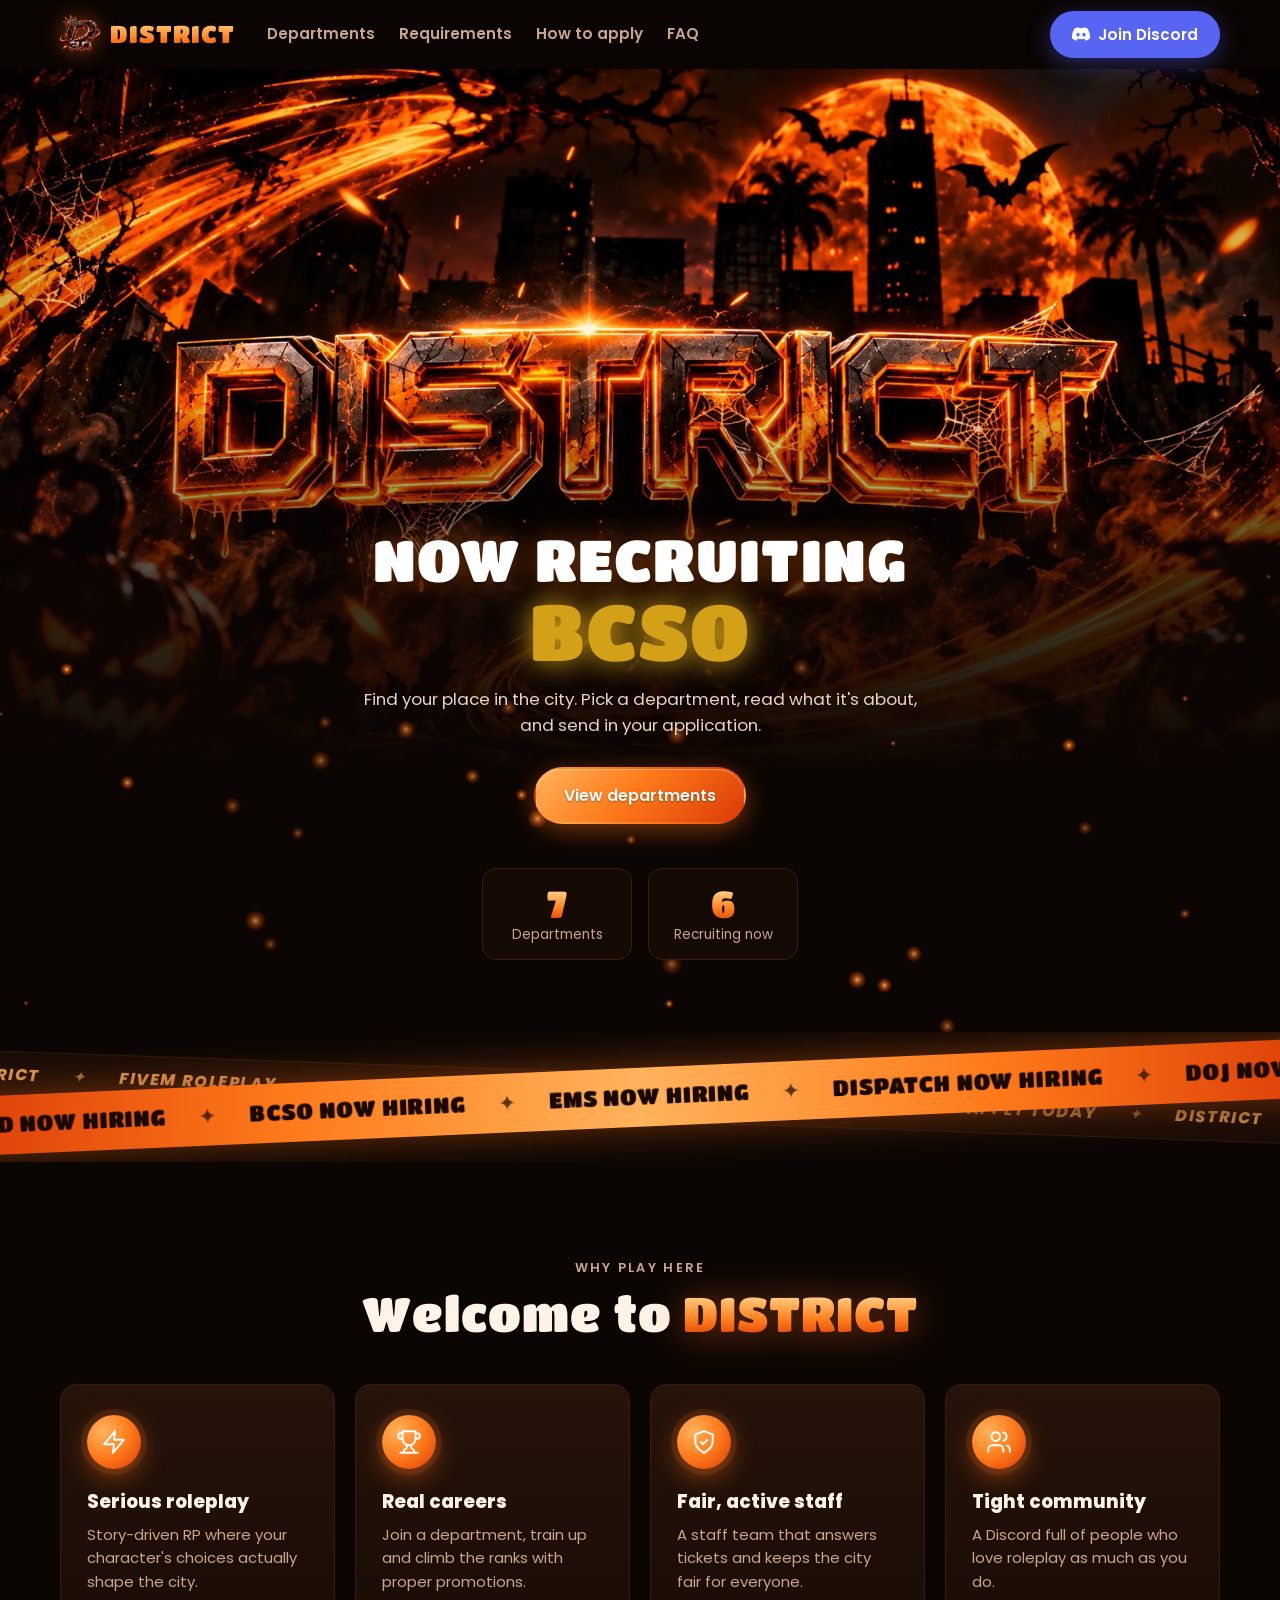
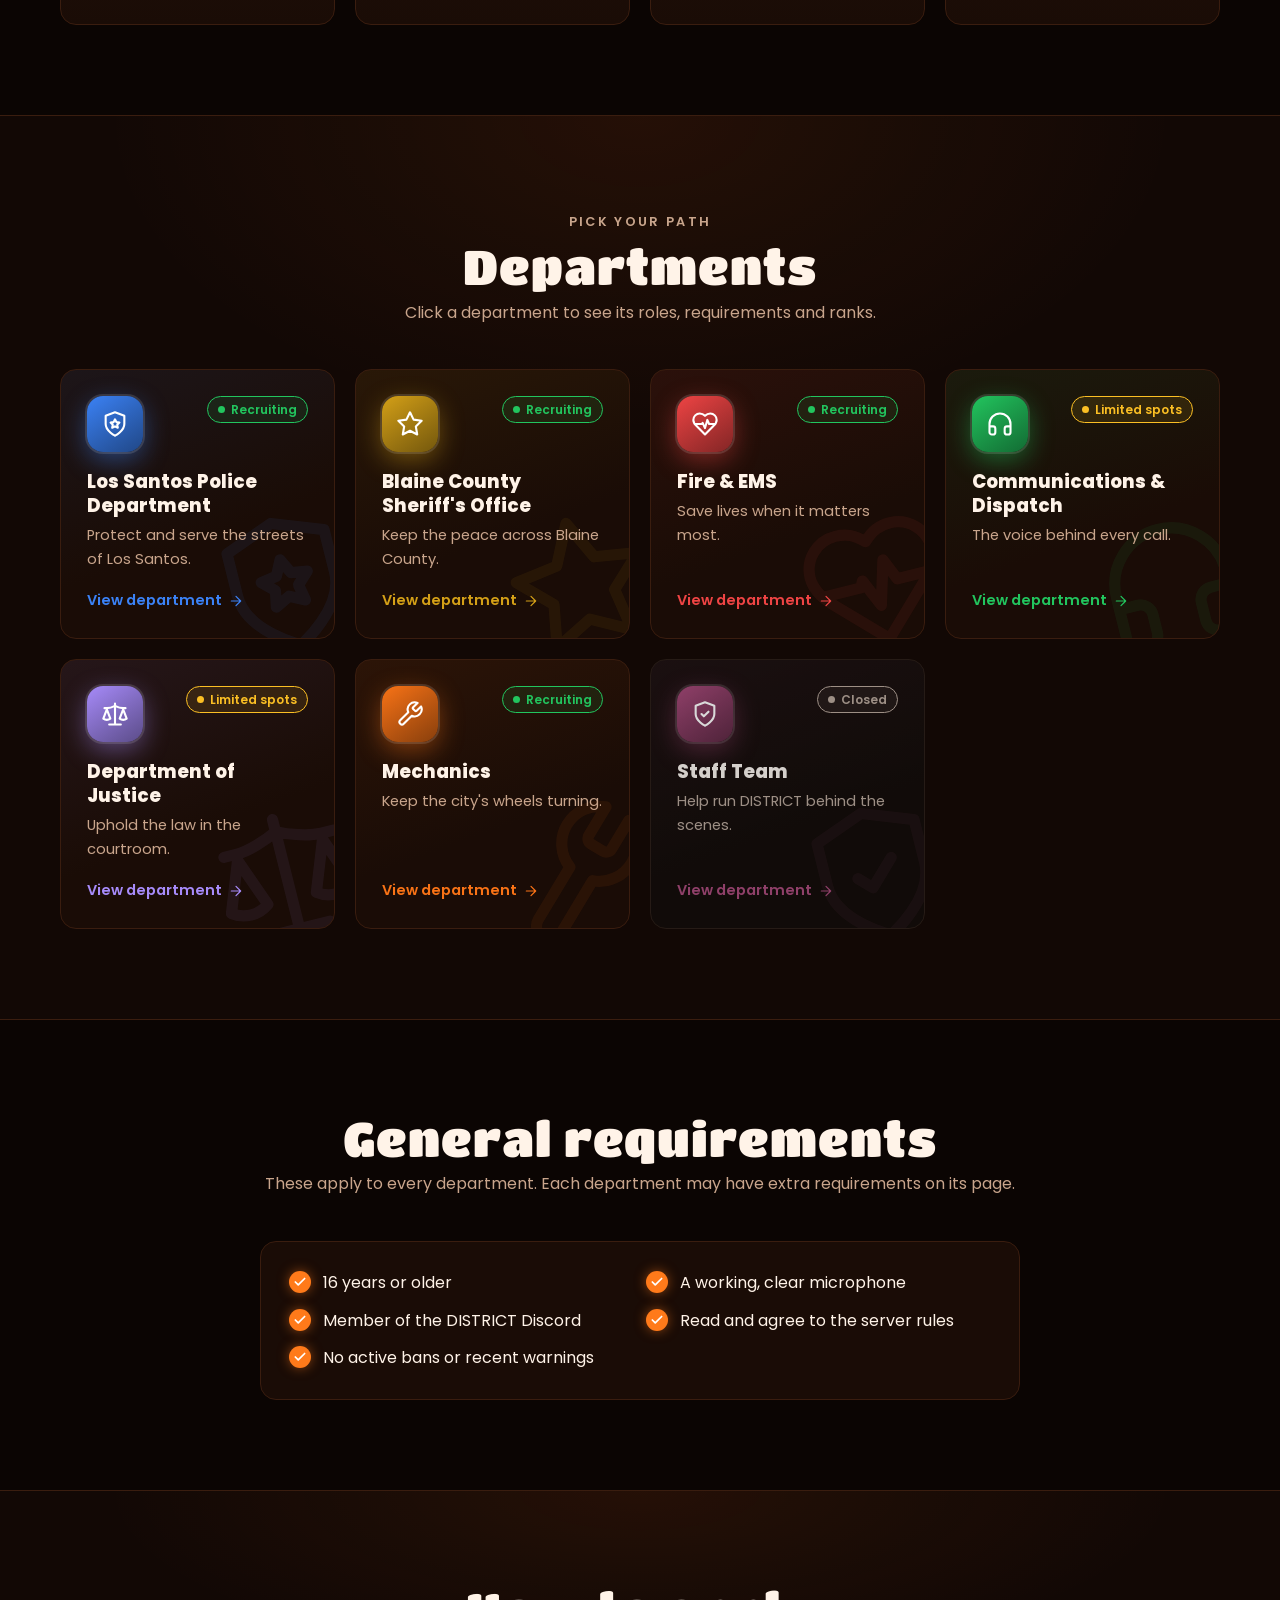
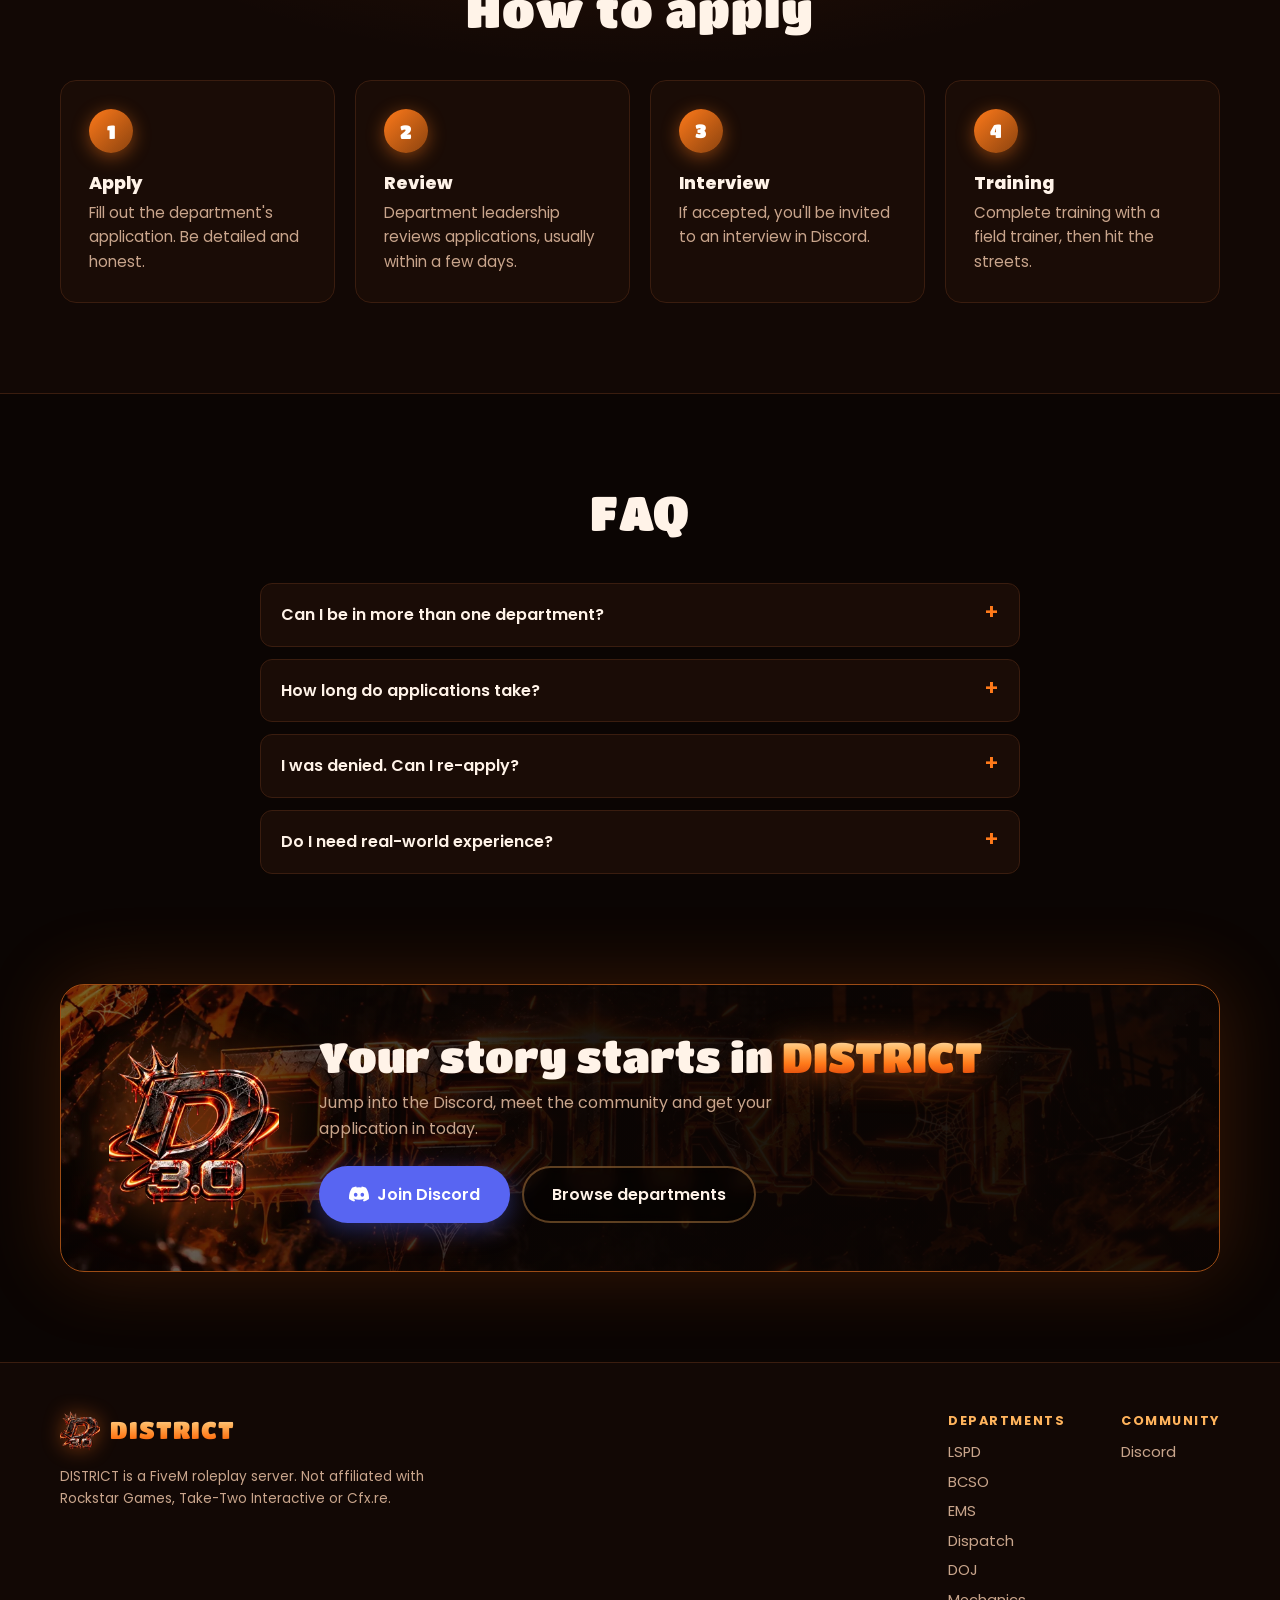
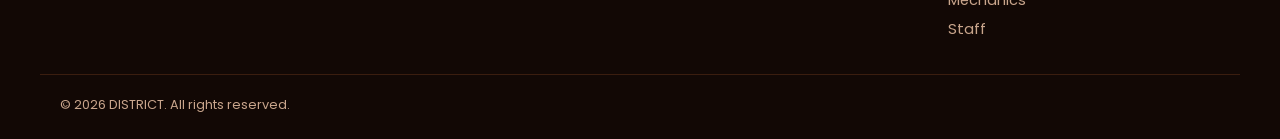
==== index.html @ 52d6d284 "V1" ====
<!DOCTYPE html>
<html lang="en">
<head>
  <meta charset="UTF-8">
  <meta name="viewport" content="width=device-width, initial-scale=1.0">
  <title>DISTRICT Recruitment</title>
  <meta name="description" content="Join the DISTRICT FiveM roleplay server: police, sheriff, EMS, dispatch, DOJ, mechanics and staff are recruiting.">
  <meta name="theme-color" content="#ff7a1a">
  <meta property="og:type" content="website">
  <meta property="og:site_name" content="DISTRICT">
  <meta property="og:title" content="DISTRICT · Now recruiting">
  <meta property="og:description" content="Police, sheriff, EMS, dispatch, DOJ, mechanics and staff are recruiting. Find your place in the city.">
  <meta property="og:image" content="assets/banner.jpg">
  <meta name="twitter:card" content="summary_large_image">
  <link rel="icon" type="image/png" href="assets/favicon.png">
  <link rel="preload" as="image" href="assets/banner.webp">
  <link rel="preconnect" href="https://fonts.googleapis.com">
  <link rel="preconnect" href="https://fonts.gstatic.com" crossorigin>
  <link href="https://fonts.googleapis.com/css2?family=Titan+One&family=Poppins:ital,wght@0,400;0,600;0,800;1,800&display=swap" rel="stylesheet">
  <link rel="stylesheet" href="css/style.css">
</head>
<body>
  <header class="nav" id="siteHeader"></header>

  <main>
    <section class="hero">
      <div class="hero-bg" aria-hidden="true">
        <img class="hero-banner" src="assets/banner.webp" alt="">
        <div class="hero-shade"></div>
      </div>
      <canvas class="hero-embers" id="heroEmbers" aria-hidden="true"></canvas>
      <div class="container hero-inner">
        <p class="hero-live" id="heroLive" hidden></p>
        <h1 class="hero-sub">
          <span class="sr-only">DISTRICT: </span>Now recruiting<span class="rotator-wrap" id="rotatorWrap" hidden> <span class="rotator" id="heroRotator"></span></span>
        </h1>
        <p class="hero-text">Find your place in the city. Pick a department, read what it's about, and send in your application.</p>
        <div class="hero-cta">
          <a href="#departments" class="btn btn-primary btn-lg">View departments</a>
          <a href="#" class="btn btn-ghost btn-lg" id="connectBtn" target="_blank" rel="noopener" hidden>Connect to server</a>
        </div>
        <div class="hero-stats" id="heroStats"></div>
      </div>
    </section>

    <div class="ticker-wrap" aria-hidden="true">
      <div class="ticker ticker-back"><div class="ticker-track" id="tickerBack"></div></div>
      <div class="ticker ticker-front"><div class="ticker-track" id="tickerFront"></div></div>
    </div>

    <section class="section" id="why">
      <div class="container">
        <div class="section-head">
          <p class="eyebrow">Why play here</p>
          <h2>Welcome to <span class="text-fire">DISTRICT</span></h2>
        </div>
        <div class="highlight-grid" id="highlights"></div>
      </div>
    </section>

    <section class="section section-alt" id="departments">
      <div class="container">
        <div class="section-head">
          <p class="eyebrow">Pick your path</p>
          <h2>Departments</h2>
          <p>Click a department to see its roles, requirements and ranks.</p>
        </div>
        <div class="dept-grid" id="deptGrid"></div>
      </div>
    </section>

    <section class="section" id="requirements">
      <div class="container narrow">
        <div class="section-head">
          <h2>General requirements</h2>
          <p>These apply to every department. Each department may have extra requirements on its page.</p>
        </div>
        <ul class="check-list" id="generalReqs"></ul>
      </div>
    </section>

    <section class="section section-alt" id="process">
      <div class="container">
        <div class="section-head">
          <h2>How to apply</h2>
        </div>
        <ol class="steps" id="processSteps"></ol>
      </div>
    </section>

    <section class="section" id="faq">
      <div class="container narrow">
        <div class="section-head">
          <h2>FAQ</h2>
        </div>
        <div class="faq" id="faqList"></div>
      </div>
    </section>

    <section class="section cta-section">
      <div class="container">
        <div class="cta-banner">
          <img class="cta-logo" src="assets/logo.webp" alt="" width="160" height="160">
          <div>
            <h2>Your story starts in <span class="text-fire">DISTRICT</span></h2>
            <p>Jump into the Discord, meet the community and get your application in today.</p>
            <div class="hero-cta hero-cta-left" id="ctaButtons"></div>
          </div>
        </div>
      </div>
    </section>
  </main>

  <footer class="footer" id="siteFooter"></footer>

  <script src="js/config.js"></script>
  <script src="js/common.js"></script>
  <script src="js/home.js"></script>
</body>
</html>
---- css/style.css ----
/* Brand colours: change these to re-theme the whole site (e.g. when the
   Discord banner changes for a new season). */
:root {
  --bg: #0b0503;
  --bg-alt: #120805;
  --surface: #1a0c06;
  --surface-2: #26130a;
  --border: #3a1d0f;
  --text: #fff3e8;
  --muted: #c9a58c;
  --brand: #ff7a1a;
  --brand-light: #ffb35c;
  --brand-deep: #d93a06;
  --glow: rgba(255, 110, 20, 0.45);
  --fire: linear-gradient(180deg, #fff6d6 0%, var(--brand-light) 35%, var(--brand) 65%, var(--brand-deep) 100%);
  --green: #22c55e;
  --amber: #fbbf24;
  --discord: #5865f2;
  --radius: 16px;
  --font-display: "Titan One", system-ui, sans-serif;
  --font-body: "Poppins", system-ui, sans-serif;
  --accent: var(--brand);
}

* { box-sizing: border-box; margin: 0; padding: 0; }
html { scroll-behavior: smooth; scrollbar-color: var(--brand-deep) var(--bg); }
body {
  background: var(--bg);
  color: var(--text);
  font-family: var(--font-body);
  line-height: 1.6;
  overflow-x: hidden;
}
::selection { background: var(--brand); color: #1a0802; }
::-webkit-scrollbar { width: 10px; }
::-webkit-scrollbar-track { background: var(--bg); }
::-webkit-scrollbar-thumb { background: linear-gradient(var(--brand), var(--brand-deep)); border-radius: 10px; border: 2px solid var(--bg); }
a { color: inherit; text-decoration: none; }
[hidden] { display: none !important; }
svg { flex-shrink: 0; }
.sr-only { position: absolute; width: 1px; height: 1px; overflow: hidden; clip: rect(0 0 0 0); white-space: nowrap; }

.container { width: 100%; max-width: 1200px; margin: 0 auto; padding: 0 20px; }
.container.narrow { max-width: 800px; }
.muted { color: var(--muted); }
.small { font-size: 0.85rem; }
.eyebrow {
  color: var(--brand-light);
  font-size: 0.8rem;
  font-weight: 600;
  letter-spacing: 0.18em;
  text-transform: uppercase;
}
.text-fire {
  background: var(--fire);
  -webkit-background-clip: text;
  background-clip: text;
  color: transparent;
  filter: drop-shadow(0 2px 18px var(--glow));
}

/* Buttons */
.btn {
  position: relative;
  overflow: hidden;
  display: inline-flex;
  align-items: center;
  justify-content: center;
  gap: 8px;
  padding: 10px 20px;
  border-radius: 999px;
  font: 600 0.95rem var(--font-body);
  border: 2px solid transparent;
  cursor: pointer;
  transition: transform 0.15s, box-shadow 0.2s, border-color 0.15s, background-color 0.15s;
  white-space: nowrap;
}
.btn svg { width: 18px; height: 18px; }
.btn:hover { transform: translateY(-2px); }
.btn-primary {
  background: linear-gradient(135deg, var(--brand-light), var(--brand) 45%, var(--brand-deep));
  color: #fff;
  text-shadow: 0 1px 2px rgba(0, 0, 0, 0.35);
  box-shadow: 0 6px 24px var(--glow), inset 0 1px 0 rgba(255, 255, 255, 0.3);
}
.btn-primary:hover { box-shadow: 0 10px 38px var(--glow), inset 0 1px 0 rgba(255, 255, 255, 0.3); }
/* light sweep across primary + discord buttons on hover */
.btn-primary::after,
.btn-discord::after {
  content: "";
  position: absolute;
  inset: 0 auto 0 -60%;
  width: 40%;
  background: linear-gradient(100deg, transparent, rgba(255, 255, 255, 0.45), transparent);
  transform: skewX(-20deg);
  transition: left 0.6s;
}
.btn-primary:hover::after,
.btn-discord:hover::after { left: 130%; }
.btn-discord { background: var(--discord); color: #fff; box-shadow: 0 6px 24px rgba(88, 101, 242, 0.4); }
.btn-discord:hover { box-shadow: 0 10px 36px rgba(88, 101, 242, 0.6); }
.btn-ghost { border-color: rgba(255, 179, 92, 0.35); color: var(--text); background: rgba(0, 0, 0, 0.35); backdrop-filter: blur(6px); }
.btn-ghost:hover { border-color: var(--brand); box-shadow: 0 0 24px var(--glow); }
.btn-lg { padding: 14px 28px; font-size: 1rem; }
.btn-lg svg { width: 20px; height: 20px; }
.btn-block { width: 100%; margin-top: 16px; }
.btn:disabled {
  background: var(--surface-2);
  border-color: var(--border);
  color: var(--muted);
  box-shadow: none;
  text-shadow: none;
  cursor: not-allowed;
  transform: none;
}
.btn:disabled::after { display: none; }

/* Nav */
.nav {
  position: sticky;
  top: 0;
  z-index: 50;
  background: rgba(11, 5, 3, 0.7);
  backdrop-filter: blur(14px);
  border-bottom: 1px solid transparent;
  transition: background 0.3s, border-color 0.3s, box-shadow 0.3s;
}
.nav.scrolled { background: rgba(11, 5, 3, 0.92); border-color: var(--border); box-shadow: 0 8px 30px rgba(0, 0, 0, 0.5); }
.nav-inner { display: flex; align-items: center; gap: 32px; height: 68px; }
.logo {
  display: inline-flex;
  align-items: center;
  gap: 10px;
  font-family: var(--font-display);
  font-size: 1.5rem;
  letter-spacing: 0.04em;
  background: var(--fire);
  -webkit-background-clip: text;
  background-clip: text;
  color: transparent;
}
.logo img { width: 40px; height: 40px; filter: drop-shadow(0 0 10px var(--glow)); transition: transform 0.3s; }
.logo:hover img { transform: rotate(-8deg) scale(1.08); }
.nav-links { display: flex; gap: 24px; flex: 1; }
.nav-links a { position: relative; color: var(--muted); font-weight: 600; font-size: 0.95rem; transition: color 0.15s; }
.nav-links a::after {
  content: "";
  position: absolute;
  left: 0;
  right: 0;
  bottom: -4px;
  height: 2px;
  border-radius: 2px;
  background: var(--brand);
  box-shadow: 0 0 10px var(--brand);
  transform: scaleX(0);
  transition: transform 0.2s;
}
.nav-links a:hover { color: var(--text); }
.nav-links a:hover::after { transform: scaleX(1); }
.nav-actions { display: flex; gap: 10px; }
.menu-toggle { display: none; background: none; border: 0; cursor: pointer; padding: 8px; }
.menu-toggle span { display: block; width: 22px; height: 2px; background: var(--text); margin: 5px 0; border-radius: 2px; }

/* Home hero: the banner art, with the text sitting over its lower part */
.hero {
  --media-h: min(56.2vw, 88vh);
  position: relative;
  overflow: hidden;
  text-align: center;
  padding-bottom: 72px;
}
.hero-bg { position: relative; height: var(--media-h); overflow: hidden; }
.hero-banner {
  position: absolute;
  inset: 0;
  width: 100%;
  height: 100%;
  object-fit: cover;
  object-position: center 35%;
  animation: slow-zoom 26s ease-in-out infinite alternate;
}
.hero-shade {
  position: absolute;
  inset: 0;
  background:
    linear-gradient(to bottom, transparent 45%, rgba(11, 5, 3, 0.75) 72%, var(--bg) 98%),
    radial-gradient(ellipse 75% 90% at 50% 40%, transparent 55%, rgba(11, 5, 3, 0.65) 100%);
}
.hero-embers { position: absolute; inset: 0; width: 100%; height: 100%; pointer-events: none; }
.hero-inner { position: relative; z-index: 1; margin-top: calc(var(--media-h) * -0.36); }
.hero-live {
  display: inline-flex;
  align-items: center;
  gap: 8px;
  padding: 6px 14px;
  margin-bottom: 14px;
  border-radius: 999px;
  font-size: 0.85rem;
  font-weight: 600;
  background: rgba(0, 0, 0, 0.55);
  border: 1px solid rgba(34, 197, 94, 0.45);
  backdrop-filter: blur(6px);
}
.hero-sub {
  font-family: var(--font-display);
  font-weight: 400;
  font-size: clamp(1.9rem, 5vw, 3.6rem);
  line-height: 1.05;
  letter-spacing: 0.02em;
  text-transform: uppercase;
  color: #fff;
  text-shadow: 0 0 30px var(--glow), 0 4px 0 rgba(0, 0, 0, 0.6);
}
.rotator-wrap { display: block; min-height: 1.15em; }
.rotator {
  display: inline-block;
  font-size: 1.35em;
  color: var(--accent);
  text-shadow: 0 0 28px var(--accent), 0 4px 0 rgba(0, 0, 0, 0.6);
}
.rotator.swap { animation: rotator-in 0.5s cubic-bezier(0.2, 0.8, 0.2, 1.2); }
.hero-text { max-width: 560px; margin: 14px auto 28px; color: #e9d2c2; font-size: 1.05rem; text-shadow: 0 2px 10px #000; }
.hero-cta { display: flex; flex-wrap: wrap; gap: 12px; justify-content: center; }
.hero-cta-left { justify-content: flex-start; }
.hero-stats { display: flex; flex-wrap: wrap; gap: 16px; justify-content: center; margin-top: 44px; }
.hero-stats div {
  display: flex;
  flex-direction: column;
  min-width: 150px;
  padding: 14px 22px;
  border-radius: 14px;
  background: rgba(26, 12, 6, 0.7);
  border: 1px solid var(--border);
  backdrop-filter: blur(8px);
}
.hero-stats strong {
  font-family: var(--font-display);
  font-weight: 400;
  font-size: 2.3rem;
  line-height: 1.1;
  background: var(--fire);
  -webkit-background-clip: text;
  background-clip: text;
  color: transparent;
}
.hero-stats span { display: inline-flex; align-items: center; justify-content: center; gap: 6px; color: var(--muted); font-size: 0.85rem; }
.live-dot {
  width: 8px;
  height: 8px;
  border-radius: 50%;
  background: var(--green);
  box-shadow: 0 0 0 0 rgba(34, 197, 94, 0.7);
  animation: pulse 1.8s infinite;
}

/* Ticker bands */
.ticker-wrap { position: relative; height: 130px; overflow: hidden; }
.ticker { position: absolute; left: -5%; right: -5%; top: 50%; overflow: hidden; }
.ticker-track { display: flex; width: max-content; animation: marquee 45s linear infinite; }
.ticker-track span { padding: 0 16px; white-space: nowrap; }
.ticker-front {
  transform: translateY(-50%) rotate(-2.5deg);
  padding: 12px 0;
  background: linear-gradient(90deg, var(--brand-deep), var(--brand), var(--brand-light), var(--brand), var(--brand-deep));
  color: #1a0802;
  font-family: var(--font-display);
  font-size: 1.35rem;
  text-transform: uppercase;
  letter-spacing: 0.04em;
  box-shadow: 0 0 40px var(--glow), 0 10px 30px rgba(0, 0, 0, 0.6);
  z-index: 1;
}
.ticker-back {
  transform: translateY(-50%) rotate(2deg);
  padding: 10px 0;
  background: var(--surface);
  border-block: 1px solid var(--border);
  color: var(--brand-light);
  font-weight: 800;
  font-style: italic;
  text-transform: uppercase;
  letter-spacing: 0.1em;
  opacity: 0.8;
}
.ticker-back .ticker-track { animation-direction: reverse; animation-duration: 55s; }
.ticker-sep { opacity: 0.7; }

/* Sections */
.section { padding: 90px 0; position: relative; }
.section-alt {
  background:
    radial-gradient(ellipse 60% 50% at 50% 0%, rgba(255, 110, 20, 0.08), transparent 70%),
    var(--bg-alt);
  border-block: 1px solid var(--border);
}
.section-head { text-align: center; margin-bottom: 44px; }
.section-head .eyebrow { display: block; margin-bottom: 6px; }
.section-head h2 { font-family: var(--font-display); font-weight: 400; font-size: clamp(2rem, 5vw, 3rem); letter-spacing: 0.02em; line-height: 1.15; }
.section-head p { color: var(--muted); margin-top: 6px; }

/* Status badges */
.status {
  display: inline-flex;
  align-items: center;
  gap: 6px;
  padding: 3px 10px;
  border-radius: 999px;
  font-size: 0.75rem;
  font-weight: 600;
  border: 1px solid currentColor;
  white-space: nowrap;
}
.status-dot { width: 7px; height: 7px; border-radius: 50%; background: currentColor; }
.status-open { color: var(--green); background: rgba(34, 197, 94, 0.1); }
.status-open .status-dot { animation: pulse 1.8s infinite; }
.status-limited { color: var(--amber); background: rgba(251, 191, 36, 0.1); }
.status-closed { color: var(--muted); background: rgba(201, 165, 140, 0.08); }

/* Department icon (uses the department's --accent) */
.dept-icon {
  width: 56px;
  height: 56px;
  border-radius: 16px;
  display: grid;
  place-items: center;
  color: #fff;
  background: linear-gradient(145deg, var(--accent), color-mix(in srgb, var(--accent) 55%, #000));
  box-shadow: 0 0 0 2px rgba(255, 255, 255, 0.12), 0 8px 26px color-mix(in srgb, var(--accent) 45%, transparent);
}
.dept-icon svg { width: 28px; height: 28px; }
.dept-icon-lg { width: 96px; height: 96px; border-radius: 26px; }
.dept-icon-lg svg { width: 48px; height: 48px; }
.dept-icon-sm { width: 40px; height: 40px; border-radius: 12px; }
.dept-icon-sm svg { width: 20px; height: 20px; }

/* Cursor spotlight shared by cards (position set from JS as --mx / --my) */
.dept-card::before,
.highlight::before,
.other-card::before {
  content: "";
  position: absolute;
  inset: 0;
  border-radius: inherit;
  background: radial-gradient(360px circle at var(--mx, 50%) var(--my, 0%), color-mix(in srgb, var(--accent) 22%, transparent), transparent 45%);
  opacity: 0;
  transition: opacity 0.3s;
  pointer-events: none;
}
.dept-card:hover::before,
.highlight:hover::before,
.other-card:hover::before { opacity: 1; }

/* Why DISTRICT */
.highlight-grid { display: grid; grid-template-columns: repeat(auto-fit, minmax(230px, 1fr)); gap: 20px; }
.highlight {
  position: relative;
  padding: 30px 26px;
  background: linear-gradient(180deg, var(--surface-2), var(--surface));
  border: 1px solid var(--border);
  border-radius: var(--radius);
  transition: border-color 0.2s, transform 0.2s;
}
.highlight:hover { border-color: color-mix(in srgb, var(--brand) 60%, var(--border)); transform: translateY(-4px); }
.highlight-icon {
  width: 54px;
  height: 54px;
  display: grid;
  place-items: center;
  border-radius: 50%;
  margin-bottom: 18px;
  color: #fff;
  background: radial-gradient(circle at 30% 30%, var(--brand-light), var(--brand) 50%, var(--brand-deep));
  box-shadow: 0 0 0 6px rgba(255, 122, 26, 0.12), 0 8px 26px var(--glow);
}
.highlight-icon svg { width: 26px; height: 26px; }
.highlight h3 { position: relative; font-size: 1.15rem; font-weight: 800; }
.highlight p { position: relative; color: var(--muted); font-size: 0.93rem; margin-top: 6px; }

/* Department grid (home) */
.dept-grid { display: grid; grid-template-columns: repeat(auto-fill, minmax(270px, 1fr)); gap: 20px; perspective: 1000px; }
.dept-card {
  position: relative;
  overflow: hidden;
  display: flex;
  flex-direction: column;
  padding: 26px;
  background: linear-gradient(160deg, color-mix(in srgb, var(--accent) 8%, var(--surface)), var(--surface) 60%);
  border: 1px solid var(--border);
  border-radius: var(--radius);
  transform: rotateX(var(--rx, 0deg)) rotateY(var(--ry, 0deg)) translateY(var(--lift, 0px));
  transition: transform 0.25s ease-out, border-color 0.2s, box-shadow 0.25s;
}
.dept-card::after {
  content: "";
  position: absolute;
  inset: 0 0 auto;
  height: 3px;
  background: linear-gradient(90deg, transparent, var(--accent), transparent);
  transform: scaleX(0);
  transition: transform 0.35s;
}
.dept-card:hover {
  --lift: -6px;
  border-color: var(--accent);
  box-shadow: 0 18px 50px color-mix(in srgb, var(--accent) 28%, transparent);
}
.dept-card:hover::after { transform: scaleX(1); }
.dept-card > *:not(.dept-card-bg-icon) { position: relative; }
.dept-card-bg-icon {
  position: absolute;
  right: -28px;
  bottom: -28px;
  color: var(--accent);
  opacity: 0.07;
  transform: rotate(-14deg);
  transition: opacity 0.3s, transform 0.4s;
}
.dept-card-bg-icon svg { width: 150px; height: 150px; }
.dept-card:hover .dept-card-bg-icon { opacity: 0.16; transform: rotate(-4deg) scale(1.08); }
.dept-card.is-closed { filter: saturate(0.45) brightness(0.85); }
.dept-card.is-closed:hover { filter: none; }
.dept-card-top { display: flex; justify-content: space-between; align-items: flex-start; margin-bottom: 18px; }
.dept-card h3 { font-size: 1.15rem; font-weight: 800; line-height: 1.3; }
.dept-card p { color: var(--muted); font-size: 0.92rem; margin-top: 6px; flex: 1; }
.dept-link { display: inline-flex; align-items: center; gap: 6px; margin-top: 18px; font-weight: 600; font-size: 0.9rem; color: var(--accent); }
.dept-link svg { width: 16px; height: 16px; transition: transform 0.2s; }
.dept-card:hover .dept-link svg { transform: translateX(5px); }

/* Check lists */
.check-list { list-style: none; display: grid; gap: 12px; }
.check-list li { display: flex; gap: 12px; align-items: flex-start; }
.check-list svg {
  width: 22px;
  height: 22px;
  padding: 4px;
  margin-top: 1px;
  border-radius: 50%;
  color: #fff;
  background: var(--accent);
  box-shadow: 0 0 12px color-mix(in srgb, var(--accent) 50%, transparent);
  stroke-width: 3;
}
#requirements .check-list {
  grid-template-columns: repeat(auto-fit, minmax(300px, 1fr));
  background: var(--surface);
  border: 1px solid var(--border);
  border-radius: var(--radius);
  padding: 28px;
}

/* Steps (home) */
.steps { list-style: none; display: grid; grid-template-columns: repeat(auto-fit, minmax(220px, 1fr)); gap: 20px; counter-reset: step; }
.steps li {
  position: relative;
  background: var(--surface);
  border: 1px solid var(--border);
  border-radius: var(--radius);
  padding: 28px;
  transition: border-color 0.2s, transform 0.2s;
}
.steps li:hover { border-color: color-mix(in srgb, var(--brand) 60%, var(--border)); transform: translateY(-4px); }
.step-num {
  display: grid;
  place-items: center;
  width: 44px;
  height: 44px;
  border-radius: 50%;
  font-family: var(--font-display);
  font-size: 1.2rem;
  color: #fff;
  background: linear-gradient(135deg, var(--accent), color-mix(in srgb, var(--accent) 55%, #000));
  box-shadow: 0 4px 18px color-mix(in srgb, var(--accent) 45%, transparent);
  margin-bottom: 16px;
}
.steps h3 { font-size: 1.1rem; font-weight: 800; }
.steps p { color: var(--muted); margin-top: 4px; font-size: 0.95rem; }

/* FAQ */
.faq { display: grid; gap: 12px; }
.faq details { background: var(--surface); border: 1px solid var(--border); border-radius: 12px; padding: 0 20px; transition: border-color 0.2s, box-shadow 0.2s; }
.faq details:hover { border-color: color-mix(in srgb, var(--brand) 40%, var(--border)); }
.faq details[open] { border-color: var(--brand); box-shadow: 0 0 30px rgba(255, 110, 20, 0.12); }
.faq summary {
  cursor: pointer;
  list-style: none;
  font-weight: 600;
  padding: 18px 0;
  display: flex;
  justify-content: space-between;
  gap: 16px;
}
.faq summary::-webkit-details-marker { display: none; }
.faq summary::after { content: "+"; color: var(--brand); font-size: 1.3rem; line-height: 1; transition: transform 0.2s; }
.faq details[open] summary::after { transform: rotate(45deg); }
.faq details p { color: var(--muted); padding-bottom: 18px; }

/* Call to action */
.cta-section { padding-top: 20px; }
.cta-banner {
  position: relative;
  overflow: hidden;
  display: flex;
  align-items: center;
  gap: 40px;
  padding: 48px;
  border-radius: 24px;
  border: 1px solid color-mix(in srgb, var(--brand) 50%, var(--border));
  background:
    linear-gradient(90deg, rgba(11, 5, 3, 0.55), rgba(11, 5, 3, 0.92) 45%),
    url("../assets/banner.webp") left center / cover;
  box-shadow: 0 0 80px rgba(255, 110, 20, 0.18);
}
.cta-banner h2 { font-family: var(--font-display); font-weight: 400; font-size: clamp(1.8rem, 4vw, 2.6rem); line-height: 1.15; }
.cta-banner p { color: var(--muted); margin: 10px 0 24px; max-width: 520px; }
.cta-logo {
  width: 170px;
  height: 170px;
  flex-shrink: 0;
  filter: drop-shadow(0 0 30px var(--glow));
  animation: float 5s ease-in-out infinite;
}

/* Department page */
.dept-hero { position: relative; overflow: hidden; padding: 48px 0 64px; border-bottom: 1px solid var(--border); }
.dept-hero-bg { position: absolute; inset: 0; pointer-events: none; }
.dept-hero-glow {
  position: absolute;
  inset: 0;
  background:
    radial-gradient(ellipse 45% 70% at 15% 40%, color-mix(in srgb, var(--accent) 32%, transparent), transparent 70%),
    radial-gradient(ellipse 40% 60% at 90% 10%, rgba(255, 110, 20, 0.16), transparent 70%);
  animation: breathe 6s ease-in-out infinite alternate;
}
.dept-hero-watermark {
  position: absolute;
  right: -40px;
  top: 50%;
  color: var(--accent);
  opacity: 0.08;
  transform: translateY(-50%) rotate(-12deg);
}
.dept-hero-watermark svg { width: 420px; height: 420px; }
.dept-hero .container { position: relative; }
.back-link { display: inline-flex; align-items: center; gap: 6px; color: var(--muted); font-weight: 600; font-size: 0.9rem; margin-bottom: 32px; }
.back-link:hover { color: var(--text); }
.back-link svg { width: 16px; height: 16px; transition: transform 0.2s; }
.back-link:hover svg { transform: translateX(-4px); }
.dept-hero-inner { display: flex; gap: 32px; align-items: flex-start; }
.dept-hero-inner .dept-icon-lg { animation: float 5s ease-in-out infinite; }
.dept-hero-meta { display: flex; align-items: center; gap: 12px; flex-wrap: wrap; }
.dept-hero-meta .eyebrow { color: var(--accent); }
.dept-hero h1 {
  font-family: var(--font-display);
  font-weight: 400;
  font-size: clamp(2rem, 5.5vw, 3.4rem);
  line-height: 1.1;
  margin: 8px 0;
  text-shadow: 0 0 40px color-mix(in srgb, var(--accent) 45%, transparent);
}
.dept-tagline { color: var(--muted); font-size: 1.15rem; margin-bottom: 28px; }

.dept-layout { display: grid; grid-template-columns: 1fr 340px; gap: 24px; align-items: start; }
.dept-main { display: grid; gap: 20px; }
.dept-side { display: grid; gap: 20px; position: sticky; top: 92px; }
.panel { background: var(--surface); border: 1px solid var(--border); border-radius: var(--radius); padding: 28px; }
.panel h2 { font-size: 1.25rem; font-weight: 800; margin-bottom: 14px; display: flex; align-items: center; gap: 10px; }
.panel h2::before { content: ""; width: 4px; height: 1.1em; border-radius: 4px; background: var(--accent); box-shadow: 0 0 10px var(--accent); }
.panel > p { color: var(--muted); }
.panel-note { margin-top: 16px; }
.panel-note a { color: var(--brand-light); text-decoration: underline; }
.side-card {
  border-color: color-mix(in srgb, var(--accent) 45%, var(--border));
  background: linear-gradient(180deg, color-mix(in srgb, var(--accent) 10%, var(--surface)), var(--surface));
}

.timeline { list-style: none; display: grid; gap: 4px; }
.timeline li { display: flex; gap: 16px; position: relative; padding-bottom: 16px; }
.timeline li:not(:last-child)::after {
  content: "";
  position: absolute;
  left: 21px;
  top: 48px;
  bottom: 0;
  width: 2px;
  background: linear-gradient(var(--accent), var(--border));
}
.timeline .step-num { margin: 0; }
.timeline h3 { font-size: 1rem; font-weight: 800; margin-top: 8px; }
.timeline p { color: var(--muted); font-size: 0.92rem; }

.ranks { list-style: none; display: grid; gap: 6px; margin-bottom: 12px; }
.ranks li {
  padding: 8px 14px;
  border-radius: 10px;
  background: var(--surface-2);
  font-weight: 600;
  font-size: 0.9rem;
  border-left: 3px solid color-mix(in srgb, var(--accent) 40%, transparent);
  transition: transform 0.2s, background 0.2s;
}
.ranks li:hover { transform: translateX(4px); background: color-mix(in srgb, var(--accent) 10%, var(--surface-2)); }
.ranks li:first-child { border-left-color: var(--accent); background: color-mix(in srgb, var(--accent) 16%, var(--surface-2)); }

.other-grid { display: grid; grid-template-columns: repeat(auto-fill, minmax(220px, 1fr)); gap: 14px; }
.other-card {
  position: relative;
  display: flex;
  align-items: center;
  gap: 14px;
  padding: 16px;
  background: var(--surface);
  border: 1px solid var(--border);
  border-radius: 14px;
  transition: border-color 0.2s, transform 0.2s;
}
.other-card:hover { border-color: var(--accent); transform: translateY(-3px); }
.other-card > div { position: relative; }
.other-card > div:last-child { display: flex; flex-direction: column; align-items: flex-start; gap: 4px; }

.not-found { text-align: center; }
.not-found h1 { font-family: var(--font-display); font-weight: 400; font-size: 2.4rem; }
.not-found p { margin: 8px 0 24px; }

/* Footer */
.footer { border-top: 1px solid var(--border); padding: 48px 0 24px; background: var(--bg-alt); }
.footer-inner { display: flex; justify-content: space-between; gap: 32px; flex-wrap: wrap; }
.footer-inner > div:first-child p { max-width: 380px; margin-top: 8px; font-size: 0.85rem; }
.footer-cols { display: flex; gap: 56px; flex-wrap: wrap; }
.footer-links { display: flex; flex-direction: column; gap: 6px; }
.footer-links h4 { font-size: 0.8rem; letter-spacing: 0.12em; text-transform: uppercase; color: var(--brand-light); margin-bottom: 4px; }
.footer-links a { color: var(--muted); font-size: 0.92rem; transition: color 0.15s; }
.footer-links a:hover { color: var(--brand-light); }
.footer-bottom { margin-top: 32px; padding-top: 20px; border-top: 1px solid var(--border); font-size: 0.8rem; }

/* Scroll reveal (classes added from common.js) */
.reveal { opacity: 0; }
.reveal.in { animation: rise 0.7s cubic-bezier(0.2, 0.7, 0.2, 1) var(--delay, 0ms) both; }

/* Animations */
@keyframes rise {
  from { opacity: 0; translate: 0 28px; }
  to { opacity: 1; translate: none; }
}
@keyframes slow-zoom {
  from { transform: scale(1); }
  to { transform: scale(1.08); }
}
@keyframes rotator-in {
  from { opacity: 0; transform: translateY(40%) scale(0.9); filter: blur(6px); }
  to { opacity: 1; transform: none; filter: none; }
}
@keyframes marquee {
  to { transform: translateX(-50%); }
}
@keyframes pulse {
  0% { box-shadow: 0 0 0 0 color-mix(in srgb, currentColor 70%, transparent); }
  70% { box-shadow: 0 0 0 8px transparent; }
  100% { box-shadow: 0 0 0 0 transparent; }
}
.live-dot { color: var(--green); }
@keyframes float {
  0%, 100% { transform: translateY(0); }
  50% { transform: translateY(-10px); }
}
@keyframes breathe {
  from { opacity: 0.7; }
  to { opacity: 1; }
}

@media (prefers-reduced-motion: reduce) {
  html { scroll-behavior: auto; }
  *, *::before, *::after {
    animation-duration: 0.001ms !important;
    animation-iteration-count: 1 !important;
    transition-duration: 0.001ms !important;
  }
}

/* Responsive */
@media (max-width: 900px) {
  .dept-layout { grid-template-columns: 1fr; }
  .dept-side { position: static; }
  .cta-banner { flex-direction: column; text-align: center; padding: 36px 24px; }
  .cta-banner .hero-cta-left { justify-content: center; }
  .cta-banner p { margin-inline: auto; }
  .cta-logo { width: 130px; height: 130px; }
}
@media (max-width: 820px) {
  .nav-inner { gap: 12px; }
  .nav-actions { margin-left: auto; }
  .menu-toggle { display: block; }
  .nav-links {
    display: none;
    position: absolute;
    top: 68px;
    left: 0;
    right: 0;
    flex-direction: column;
    gap: 0;
    background: var(--bg);
    border-bottom: 1px solid var(--border);
  }
  .nav-links.open { display: flex; }
  .nav-links a { padding: 14px 20px; border-top: 1px solid var(--border); }
  .nav-links a::after { display: none; }
  .hero-inner { margin-top: -24px; }
  .hero { padding-bottom: 56px; }
  .section { padding: 64px 0; }
  .dept-hero-inner { flex-direction: column; gap: 20px; }
  .dept-icon-lg { width: 72px; height: 72px; border-radius: 20px; }
  .dept-icon-lg svg { width: 36px; height: 36px; }
  .dept-hero-watermark svg { width: 260px; height: 260px; }
  .ticker-front { font-size: 1.05rem; }
}
@media (max-width: 480px) {
  .container { padding: 0 16px; }
  .logo { font-size: 1.2rem; gap: 8px; }
  .logo img { width: 32px; height: 32px; }
  .nav-actions .btn { padding: 8px 14px; font-size: 0.85rem; }
  .panel { padding: 22px; }
  .hero-cta .btn { width: 100%; }
  .hero-stats div { min-width: 0; flex: 1 1 40%; padding: 12px; }
  .hero-stats strong { font-size: 1.9rem; }
  #requirements .check-list { grid-template-columns: 1fr; padding: 22px; }
}
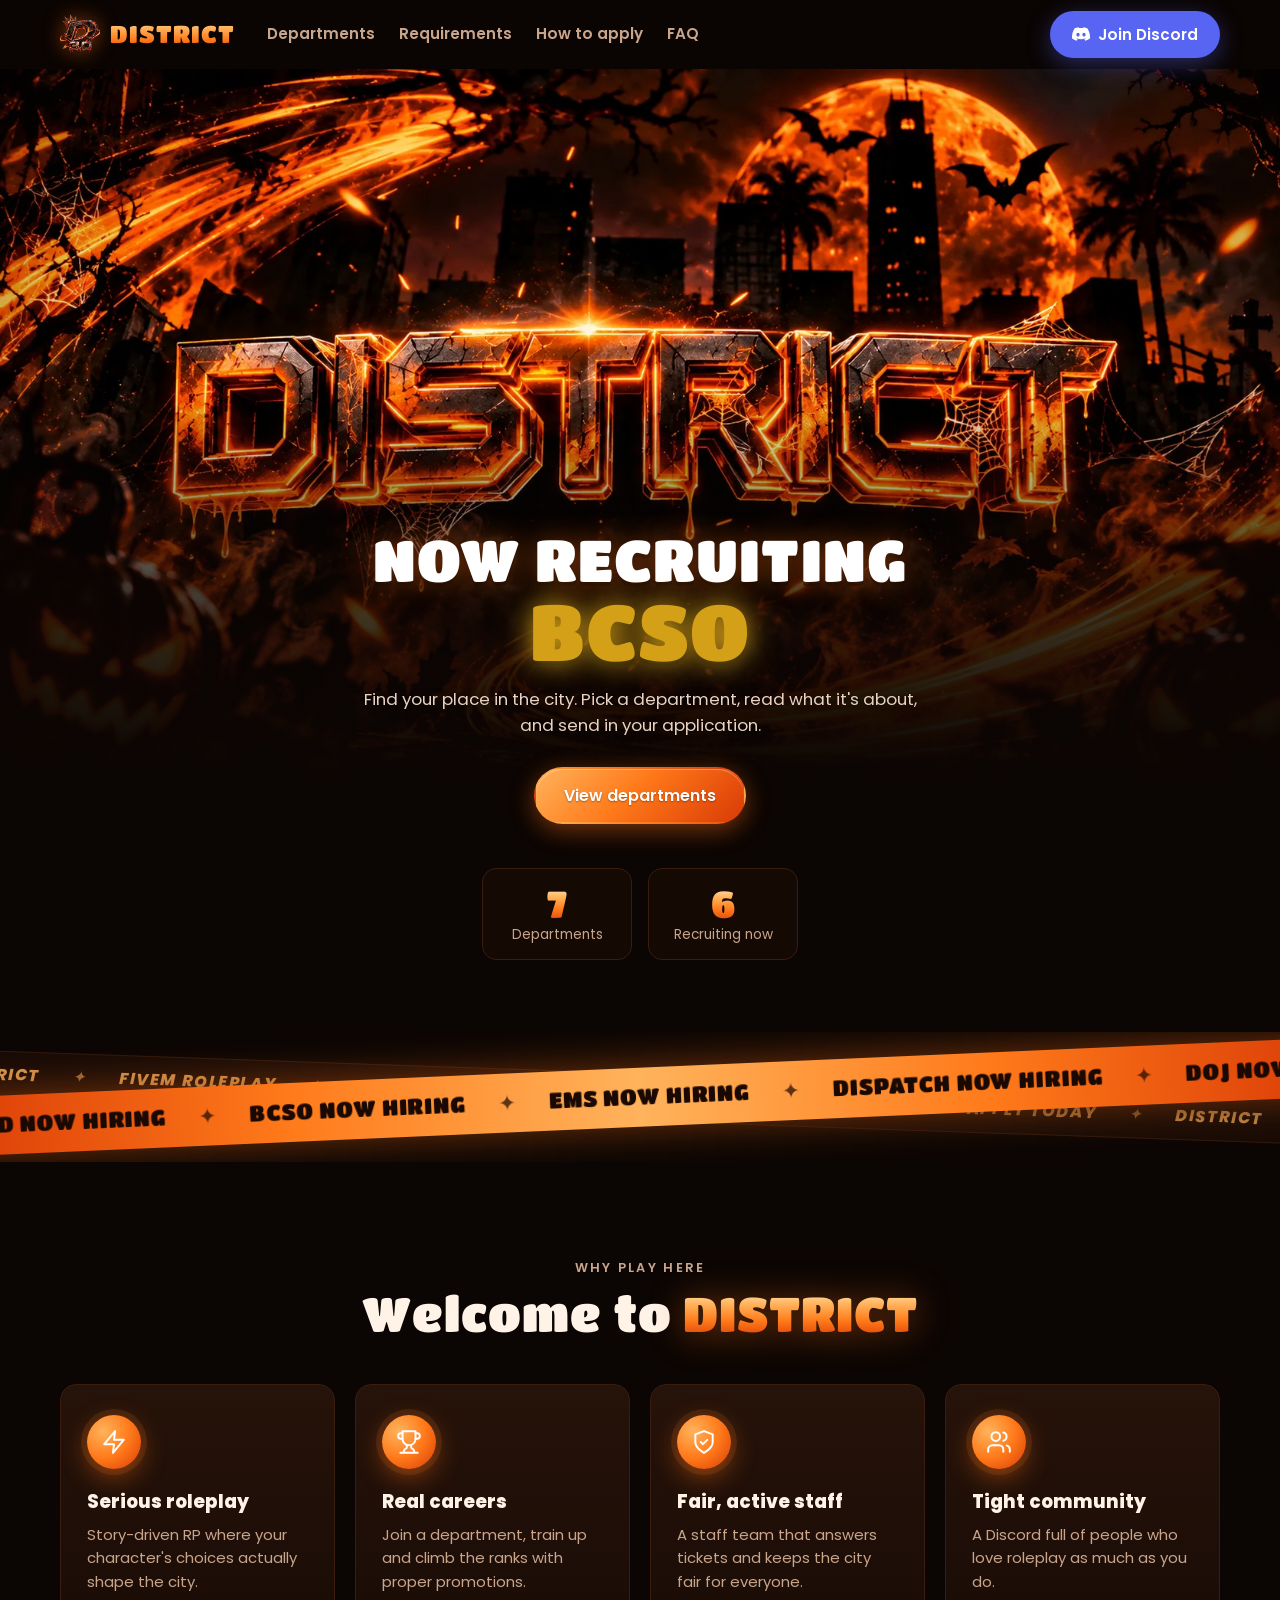
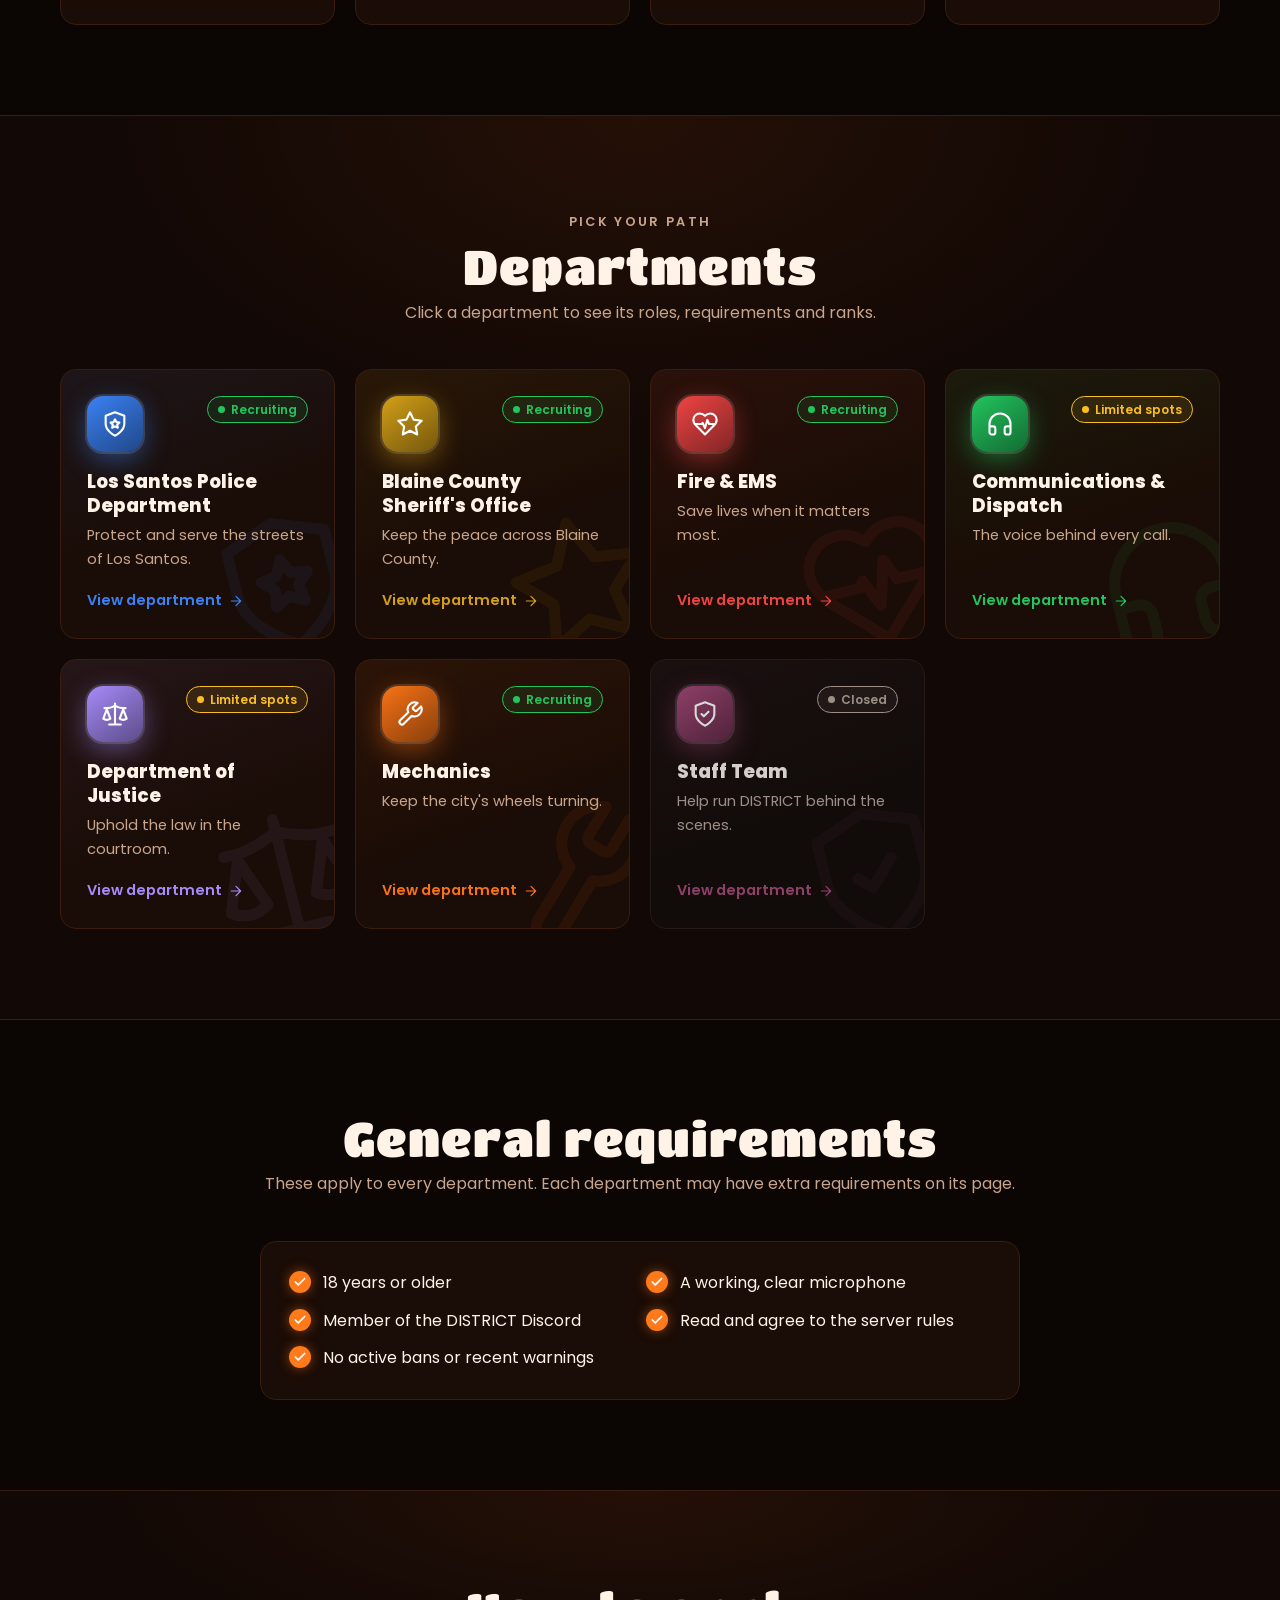
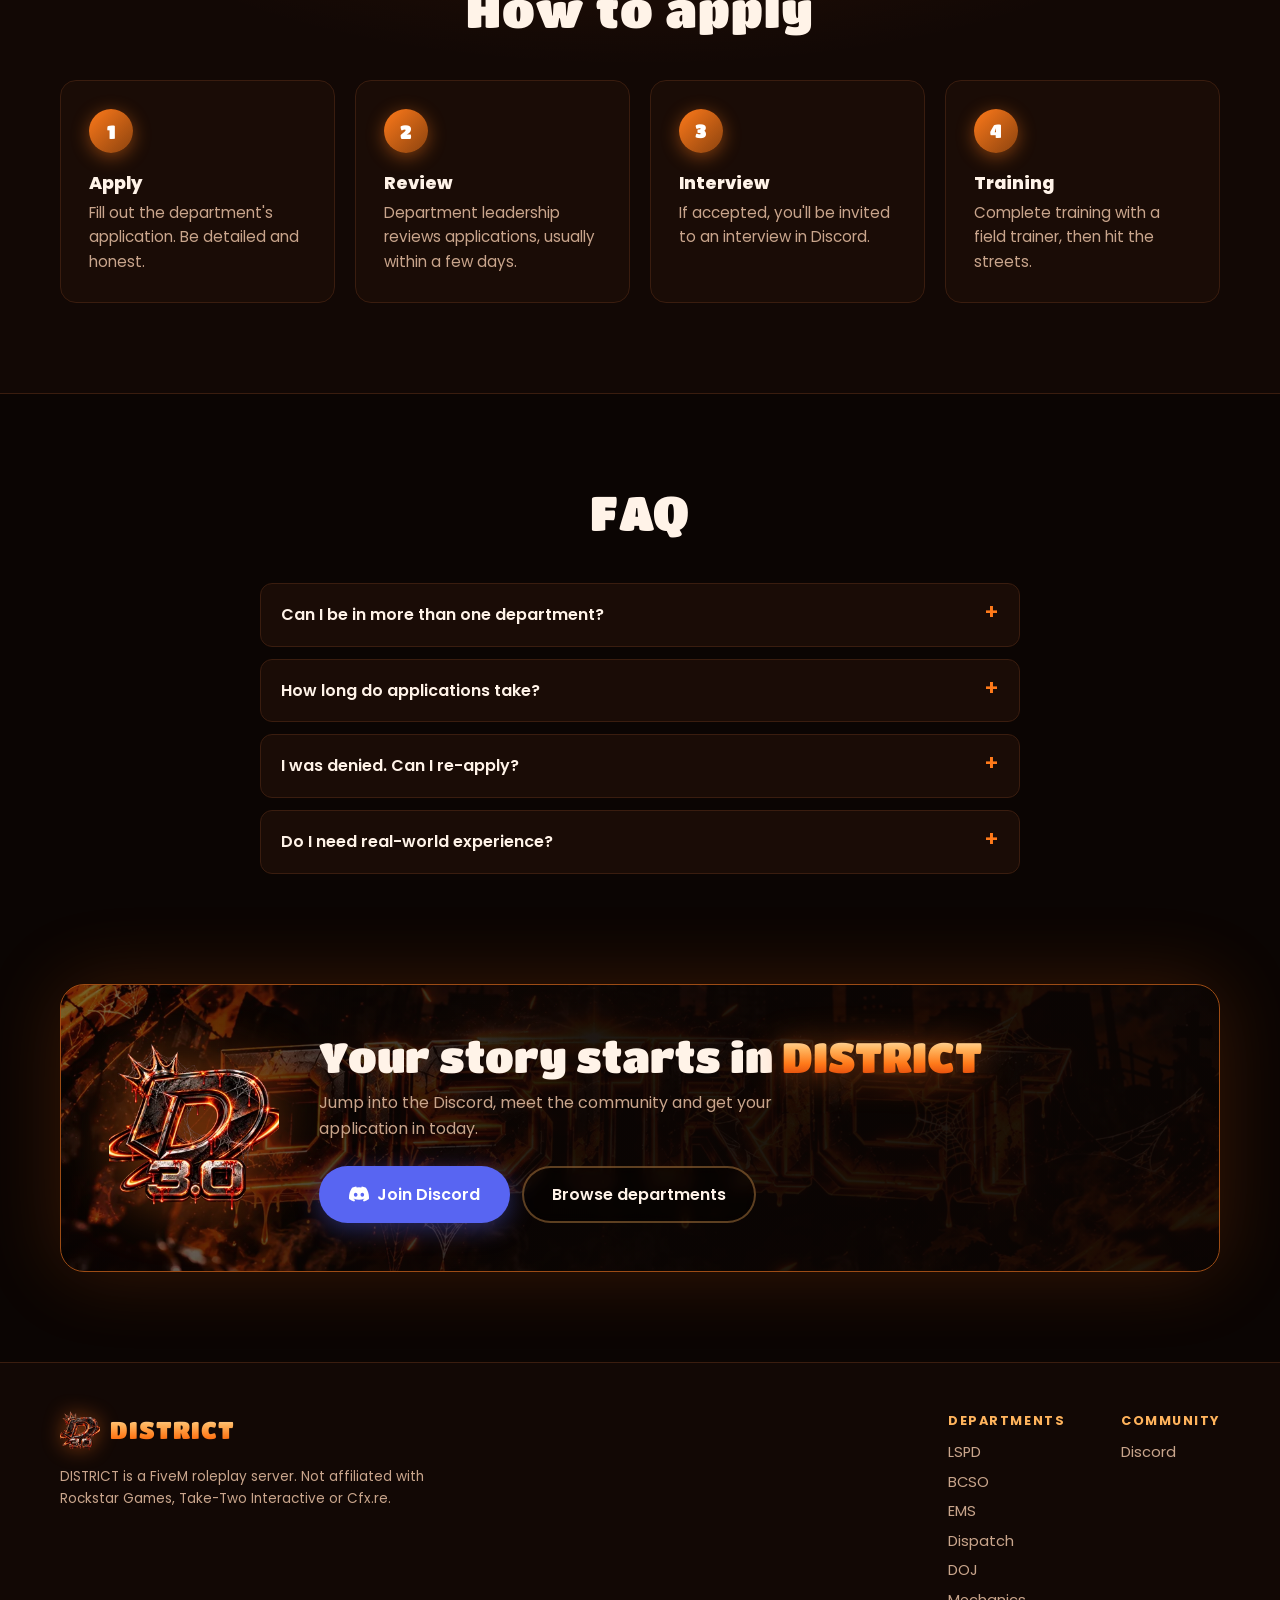
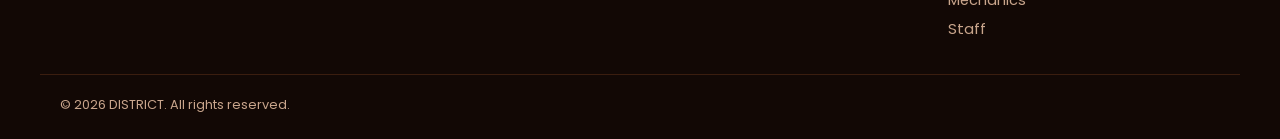
==== commit 7e8cd5c9: "okay" ====
--- a/index.html
+++ b/index.html
@@ -17,7 +17,7 @@
   <link rel="preconnect" href="https://fonts.googleapis.com">
   <link rel="preconnect" href="https://fonts.gstatic.com" crossorigin>
   <link href="https://fonts.googleapis.com/css2?family=Titan+One&family=Poppins:ital,wght@0,400;0,600;0,800;1,800&display=swap" rel="stylesheet">
-  <link rel="stylesheet" href="css/style.css">
+  <link rel="stylesheet" href="css/style.css?v=20261009">
 </head>
 <body>
   <header class="nav" id="siteHeader"></header>
@@ -113,8 +113,8 @@
 
   <footer class="footer" id="siteFooter"></footer>
 
-  <script src="js/config.js"></script>
-  <script src="js/common.js"></script>
-  <script src="js/home.js"></script>
+  <script src="js/config.js?v=20261009"></script>
+  <script src="js/common.js?v=20261009"></script>
+  <script src="js/home.js?v=20261009"></script>
 </body>
 </html>
